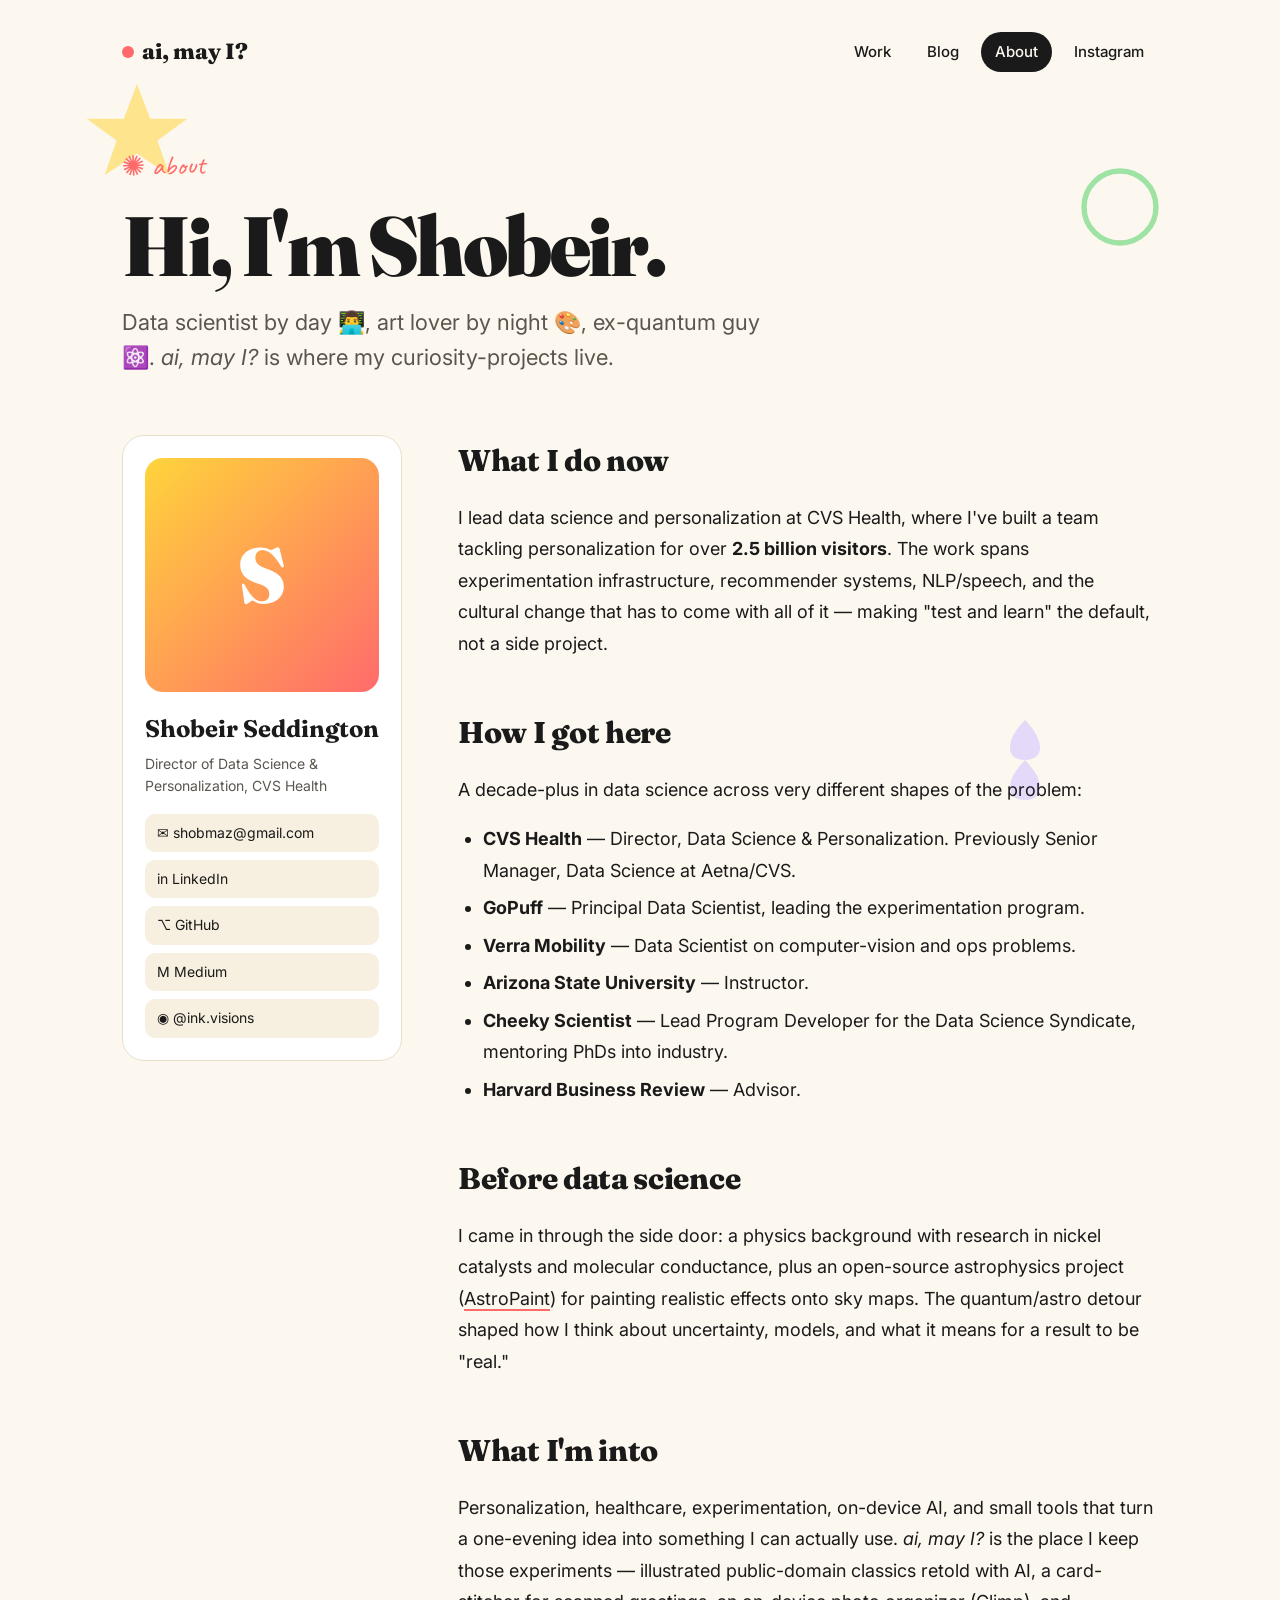
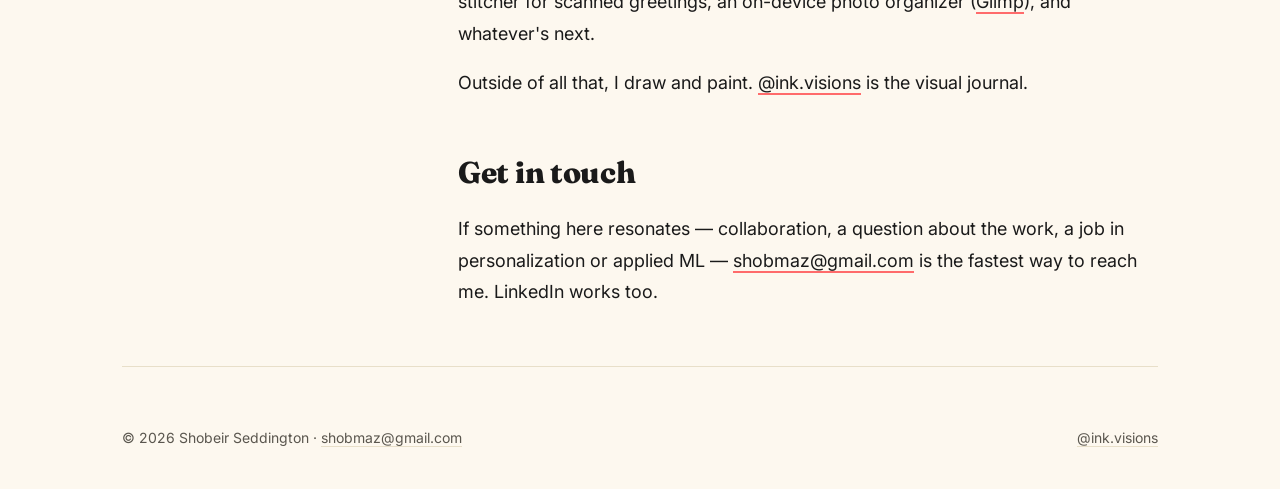
==== about/index.html @ 59b06623 "add Glimp app page, About page, and Blog with comments + X share - /glimp/: Mac-only on-device VLM p" ====
<!DOCTYPE html>
<html lang="en">
<head>
<meta charset="utf-8">
<meta name="viewport" content="width=device-width, initial-scale=1">
<title>About — Shobeir Seddington · ai, may I?</title>
<meta name="description" content="Director of Data Science and Personalization at CVS Health. Data scientist by day, art lover by night, ex-quantum guy.">
<meta property="og:title" content="About — Shobeir Seddington">
<meta property="og:description" content="Data scientist by day, art lover by night, ex-quantum guy.">
<meta property="og:type" content="profile">
<meta property="og:url" content="https://ai-may-i.com/about/">
<link rel="preconnect" href="https://fonts.googleapis.com">
<link rel="preconnect" href="https://fonts.gstatic.com" crossorigin>
<link href="https://fonts.googleapis.com/css2?family=Inter:wght@400;500;600&family=Fraunces:opsz,wght@9..144,400;9..144,600;9..144,800;9..144,900&family=Caveat:wght@500;700&display=swap" rel="stylesheet">
<link rel="stylesheet" href="/assets/site.css">
<script defer src="https://static.cloudflareinsights.com/beacon.min.js" data-cf-beacon='{"token": ""}'></script>
</head>
<body>

<div class="bg-shapes" aria-hidden="true">
    <svg class="shape s1" viewBox="0 0 100 100"><path d="M50 10 L61 39 L92 39 L67 57 L77 86 L50 68 L23 86 L33 57 L8 39 L39 39 Z" fill="#ffd43b"/></svg>
    <svg class="shape s2" viewBox="0 0 100 100"><circle cx="50" cy="50" r="40" fill="none" stroke="#51cf66" stroke-width="6"/></svg>
    <svg class="shape s3" viewBox="0 0 120 80"><path d="M10 40 Q 30 10, 60 40 T 110 40" stroke="#74c0fc" stroke-width="8" fill="none" stroke-linecap="round"/></svg>
    <svg class="shape s4" viewBox="0 0 100 100"><path d="M50 10 C 70 30, 70 50, 50 50 C 30 50, 30 30, 50 10 Z M50 50 C 70 70, 70 90, 50 90 C 30 90, 30 70, 50 50 Z" fill="#d0bfff"/></svg>
</div>

<div class="container">
    <header>
        <a href="/" class="logo"><span class="logo-dot"></span> ai, may I?</a>
        <nav>
            <a href="/">Work</a>
            <a href="/blog/">Blog</a>
            <a href="/about/" class="active">About</a>
            <a href="https://www.instagram.com/ink.visions/" target="_blank" rel="noopener">Instagram</a>
        </nav>
    </header>

    <section class="page-hero">
        <span class="section-label">✺ about</span>
        <h1>Hi, I'm Shobeir.</h1>
        <p class="lead">Data scientist by day 👨‍💻, art lover by night 🎨, ex-quantum guy ⚛️. <em>ai, may I?</em> is where my curiosity-projects live.</p>
    </section>

    <div class="about-grid">
        <aside class="about-card">
            <div class="avatar">S</div>
            <h2>Shobeir Seddington</h2>
            <div class="role">Director of Data Science &amp; Personalization, CVS Health</div>
            <div class="links">
                <a href="mailto:shobmaz@gmail.com">✉ shobmaz@gmail.com</a>
                <a href="https://www.linkedin.com/in/shobeirS/" target="_blank" rel="noopener">in LinkedIn</a>
                <a href="https://github.com/S-KSM" target="_blank" rel="noopener">⌥ GitHub</a>
                <a href="https://medium.com/@shobeir" target="_blank" rel="noopener">M Medium</a>
                <a href="https://www.instagram.com/ink.visions/" target="_blank" rel="noopener">◉ @ink.visions</a>
            </div>
        </aside>

        <div class="prose" style="margin: 0;">
            <h2 style="margin-top: 0;">What I do now</h2>
            <p>I lead data science and personalization at CVS Health, where I've built a team tackling personalization for over <strong>2.5 billion visitors</strong>. The work spans experimentation infrastructure, recommender systems, NLP/speech, and the cultural change that has to come with all of it — making "test and learn" the default, not a side project.</p>

            <h2>How I got here</h2>
            <p>A decade-plus in data science across very different shapes of the problem:</p>
            <ul>
                <li><strong>CVS Health</strong> — Director, Data Science &amp; Personalization. Previously Senior Manager, Data Science at Aetna/CVS.</li>
                <li><strong>GoPuff</strong> — Principal Data Scientist, leading the experimentation program.</li>
                <li><strong>Verra Mobility</strong> — Data Scientist on computer-vision and ops problems.</li>
                <li><strong>Arizona State University</strong> — Instructor.</li>
                <li><strong>Cheeky Scientist</strong> — Lead Program Developer for the Data Science Syndicate, mentoring PhDs into industry.</li>
                <li><strong>Harvard Business Review</strong> — Advisor.</li>
            </ul>

            <h2>Before data science</h2>
            <p>I came in through the side door: a physics background with research in nickel catalysts and molecular conductance, plus an open-source astrophysics project (<a href="https://github.com/syasini/AstroPaint" target="_blank" rel="noopener">AstroPaint</a>) for painting realistic effects onto sky maps. The quantum/astro detour shaped how I think about uncertainty, models, and what it means for a result to be "real."</p>

            <h2>What I'm into</h2>
            <p>Personalization, healthcare, experimentation, on-device AI, and small tools that turn a one-evening idea into something I can actually use. <em>ai, may I?</em> is the place I keep those experiments — illustrated public-domain classics retold with AI, a card-stitcher for scanned greetings, an on-device photo organizer (<a href="/glimp/">Glimp</a>), and whatever's next.</p>

            <p>Outside of all that, I draw and paint. <a href="https://www.instagram.com/ink.visions/" target="_blank" rel="noopener">@ink.visions</a> is the visual journal.</p>

            <h2>Get in touch</h2>
            <p>If something here resonates — collaboration, a question about the work, a job in personalization or applied ML — <a href="mailto:shobmaz@gmail.com">shobmaz@gmail.com</a> is the fastest way to reach me. LinkedIn works too.</p>
        </div>
    </div>

    <footer>
        <div>© 2026 Shobeir Seddington · <a href="mailto:shobmaz@gmail.com">shobmaz@gmail.com</a></div>
        <div><a href="https://www.instagram.com/ink.visions/" target="_blank" rel="noopener">@ink.visions</a></div>
    </footer>
</div>

</body>
</html>
---- assets/site.css ----
/* ai, may I? — shared site styles */
* { box-sizing: border-box; margin: 0; padding: 0; }
html { scroll-behavior: smooth; }
a { color: inherit; text-decoration: none; }
img, svg { display: block; max-width: 100%; }

:root {
    --bg: #fdf8ef;
    --bg-alt: #f7efdf;
    --ink: #1a1a1a;
    --ink-soft: #5a564e;
    --muted: #8a8578;
    --coral: #ff6b6b;
    --citrus: #ffd43b;
    --mint: #51cf66;
    --sky: #74c0fc;
    --lilac: #d0bfff;
    --border: #e8dfc9;
    --card: #ffffff;
}

body {
    background: var(--bg);
    color: var(--ink);
    font-family: 'Inter', -apple-system, sans-serif;
    font-size: 17px;
    line-height: 1.6;
    overflow-x: hidden;
    min-height: 100vh;
    position: relative;
}

.bg-shapes { position: fixed; inset: 0; z-index: 0; pointer-events: none; overflow: hidden; }
.shape { position: absolute; opacity: 0.55; animation: float 18s ease-in-out infinite; }
.shape.s1 { top: 8%; left: 6%; width: 120px; animation-delay: 0s; }
.shape.s2 { top: 18%; right: 9%; width: 90px; animation-delay: -4s; }
.shape.s3 { bottom: 22%; left: 12%; width: 150px; animation-delay: -8s; }
.shape.s4 { bottom: 10%; right: 16%; width: 100px; animation-delay: -12s; }
.shape.s5 { top: 55%; left: 48%; width: 70px; animation-delay: -6s; opacity: 0.35; }

@keyframes float {
    0%, 100% { transform: translate(0, 0) rotate(0deg); }
    25% { transform: translate(12px, -18px) rotate(4deg); }
    50% { transform: translate(-8px, 14px) rotate(-3deg); }
    75% { transform: translate(16px, 6px) rotate(5deg); }
}

.container { max-width: 1100px; margin: 0 auto; padding: 0 32px; position: relative; z-index: 1; }

header { padding: 32px 0; display: flex; justify-content: space-between; align-items: center; }
.logo {
    font-family: 'Fraunces', serif;
    font-weight: 800;
    font-size: 22px;
    letter-spacing: -0.01em;
    display: flex;
    align-items: center;
    gap: 8px;
}
.logo-dot { width: 12px; height: 12px; background: var(--coral); border-radius: 50%; display: inline-block; animation: pulse 2.4s ease-in-out infinite; }
@keyframes pulse {
    0%, 100% { transform: scale(1); background: var(--coral); }
    33% { transform: scale(1.15); background: var(--citrus); }
    66% { transform: scale(0.92); background: var(--mint); }
}

nav { display: flex; gap: 8px; align-items: center; font-size: 15px; font-weight: 500; flex-wrap: wrap; }
nav a { padding: 8px 14px; border-radius: 999px; transition: background 0.2s, color 0.2s; display: inline-flex; align-items: center; gap: 6px; }
nav a:hover, nav a.active { background: var(--ink); color: var(--bg); }
nav .soon { color: var(--muted); font-size: 13px; padding: 8px 12px; border: 1px dashed var(--border); border-radius: 999px; }

.section-label {
    font-family: 'Caveat', cursive;
    font-size: 28px;
    color: var(--coral);
    margin-bottom: 16px;
    display: inline-block;
    transform: rotate(-2deg);
}

footer {
    padding: 60px 0 40px;
    border-top: 1px solid var(--border);
    margin-top: 40px;
    font-size: 14px;
    color: var(--ink-soft);
    display: flex;
    justify-content: space-between;
    flex-wrap: wrap;
    gap: 16px;
}
footer a { border-bottom: 1px solid var(--border); transition: border-color 0.2s; }
footer a:hover { border-color: var(--ink); }

/* Page hero */
.page-hero { padding: 40px 0 32px; }
.page-hero h1 {
    font-family: 'Fraunces', serif;
    font-weight: 900;
    font-size: clamp(40px, 7vw, 84px);
    line-height: 0.98;
    letter-spacing: -0.03em;
    margin-bottom: 18px;
}
.page-hero .lead { font-size: clamp(18px, 2vw, 22px); color: var(--ink-soft); max-width: 640px; }

/* Buttons */
.btn {
    display: inline-flex; align-items: center; gap: 8px;
    padding: 14px 22px;
    border-radius: 999px;
    background: var(--ink); color: var(--bg);
    font-weight: 600; font-size: 16px;
    border: none; cursor: pointer;
    transition: transform 0.2s, box-shadow 0.2s;
}
.btn:hover { transform: translateY(-2px); box-shadow: 0 14px 30px -12px rgba(26,26,26,0.35); }
.btn.btn-soft { background: var(--card); color: var(--ink); border: 1px solid var(--border); }
.btn.btn-soft:hover { border-color: var(--ink); }

/* Prose for blog posts */
.prose { max-width: 720px; margin: 0 auto; font-size: 18px; line-height: 1.75; color: var(--ink); }
.prose h1 { font-family: 'Fraunces', serif; font-weight: 900; font-size: clamp(36px, 5vw, 56px); line-height: 1.05; letter-spacing: -0.02em; margin: 0 0 20px; }
.prose h2 { font-family: 'Fraunces', serif; font-weight: 800; font-size: 30px; letter-spacing: -0.01em; margin: 48px 0 14px; }
.prose h3 { font-family: 'Fraunces', serif; font-weight: 700; font-size: 22px; margin: 32px 0 10px; }
.prose p { margin: 0 0 18px; }
.prose ul, .prose ol { margin: 0 0 18px 1.4em; }
.prose li { margin-bottom: 6px; }
.prose blockquote { border-left: 3px solid var(--coral); padding: 4px 0 4px 18px; color: var(--ink-soft); margin: 18px 0; font-style: italic; }
.prose code { font-family: 'SF Mono', ui-monospace, Menlo, monospace; font-size: 0.92em; background: var(--bg-alt); padding: 2px 6px; border-radius: 6px; }
.prose pre { background: #1a1a1a; color: #f7efdf; padding: 18px 20px; border-radius: 14px; overflow-x: auto; margin: 22px 0; font-size: 14px; line-height: 1.55; }
.prose pre code { background: transparent; padding: 0; color: inherit; font-size: inherit; }
.prose a { color: var(--ink); border-bottom: 2px solid var(--coral); }
.prose a:hover { background: var(--citrus); }
.prose table { width: 100%; border-collapse: collapse; margin: 22px 0; font-size: 15px; }
.prose th, .prose td { padding: 10px 12px; text-align: left; border-bottom: 1px solid var(--border); }
.prose th { font-weight: 700; background: var(--bg-alt); }
.prose img { border-radius: 14px; margin: 22px 0; }
.prose hr { border: 0; border-top: 1px solid var(--border); margin: 32px 0; }

/* Post meta + actions */
.post-meta { color: var(--muted); font-size: 14px; margin-bottom: 28px; display: flex; gap: 12px; flex-wrap: wrap; align-items: center; }
.post-meta .dot { width: 4px; height: 4px; border-radius: 50%; background: var(--muted); display: inline-block; }
.post-actions { display: flex; gap: 12px; align-items: center; margin: 36px 0; padding: 24px 0; border-top: 1px solid var(--border); border-bottom: 1px solid var(--border); flex-wrap: wrap; }
.post-actions .label { font-family: 'Caveat', cursive; color: var(--coral); font-size: 22px; margin-right: 8px; }
.share-x {
    display: inline-flex; align-items: center; gap: 8px;
    padding: 10px 18px; border-radius: 999px;
    background: #1a1a1a; color: #fff;
    font-weight: 600; font-size: 14px;
    transition: transform 0.2s;
}
.share-x:hover { transform: translateY(-2px); }

/* Blog index list */
.post-list { margin-top: 32px; display: grid; gap: 18px; }
.post-row {
    background: var(--card); border: 1px solid var(--border); border-radius: 20px;
    padding: 28px 30px; transition: border-color 0.2s, transform 0.2s, box-shadow 0.2s;
    display: block;
}
.post-row:hover { border-color: var(--ink); transform: translateY(-3px); box-shadow: 0 18px 40px -18px rgba(26,26,26,0.18); }
.post-row h3 { font-family: 'Fraunces', serif; font-weight: 800; font-size: 26px; line-height: 1.2; letter-spacing: -0.01em; margin-bottom: 8px; }
.post-row p { color: var(--ink-soft); font-size: 16px; margin-bottom: 10px; }
.post-row .meta { color: var(--muted); font-size: 13px; }

/* About */
.about-grid { display: grid; grid-template-columns: 1fr; gap: 40px; margin-top: 28px; }
@media (min-width: 800px) { .about-grid { grid-template-columns: 280px 1fr; gap: 56px; } }
.about-card { background: var(--card); border: 1px solid var(--border); border-radius: 22px; padding: 22px; position: sticky; top: 24px; align-self: start; }
.about-card .avatar { width: 100%; aspect-ratio: 1; border-radius: 18px; background: linear-gradient(135deg, var(--citrus), var(--coral)); display: flex; align-items: center; justify-content: center; font-family: 'Fraunces', serif; font-weight: 900; font-size: 78px; color: #fff; margin-bottom: 18px; }
.about-card h2 { font-family: 'Fraunces', serif; font-size: 24px; margin-bottom: 4px; }
.about-card .role { color: var(--ink-soft); font-size: 14px; margin-bottom: 16px; }
.about-card .links { display: flex; flex-direction: column; gap: 8px; font-size: 14px; }
.about-card .links a { padding: 8px 12px; border-radius: 10px; background: var(--bg-alt); display: flex; align-items: center; gap: 8px; transition: background 0.2s; }
.about-card .links a:hover { background: var(--ink); color: var(--bg); }

/* Glimp landing */
.app-hero { display: grid; grid-template-columns: 1fr; gap: 36px; align-items: center; padding: 40px 0 60px; }
@media (min-width: 800px) { .app-hero { grid-template-columns: 200px 1fr; } }
.app-hero .icon-block img { width: 200px; height: 200px; border-radius: 44px; box-shadow: 0 30px 60px -25px rgba(26,26,26,0.35); }
.app-hero h1 { font-family: 'Fraunces', serif; font-weight: 900; font-size: clamp(40px, 7vw, 78px); line-height: 0.98; letter-spacing: -0.03em; margin-bottom: 14px; }
.app-hero .tagline { font-size: 22px; color: var(--ink-soft); margin-bottom: 22px; max-width: 560px; }
.app-hero .pills { display: flex; gap: 8px; flex-wrap: wrap; margin-bottom: 24px; }
.pill { font-size: 13px; padding: 6px 12px; border-radius: 999px; background: var(--bg-alt); color: var(--ink-soft); border: 1px solid var(--border); }
.app-hero .actions { display: flex; gap: 12px; flex-wrap: wrap; }

.feature-grid { display: grid; grid-template-columns: repeat(auto-fit, minmax(260px, 1fr)); gap: 20px; margin-top: 24px; }
.feature {
    background: var(--card); border: 1px solid var(--border); border-radius: 20px; padding: 26px;
}
.feature .ico { width: 38px; height: 38px; border-radius: 10px; background: var(--citrus); display: flex; align-items: center; justify-content: center; font-size: 20px; margin-bottom: 12px; }
.feature h3 { font-family: 'Fraunces', serif; font-size: 20px; margin-bottom: 6px; }
.feature p { color: var(--ink-soft); font-size: 15px; line-height: 1.55; }

.install-steps { background: var(--card); border: 1px solid var(--border); border-radius: 20px; padding: 28px 32px; margin-top: 24px; }
.install-steps ol { margin-left: 20px; }
.install-steps li { margin-bottom: 10px; color: var(--ink-soft); }
.install-steps code { background: var(--bg-alt); padding: 2px 8px; border-radius: 6px; font-family: 'SF Mono', ui-monospace, monospace; font-size: 14px; }

@media (max-width: 640px) {
    .container { padding: 0 20px; }
    header { padding: 20px 0; flex-wrap: wrap; gap: 12px; }
    nav { gap: 4px; font-size: 14px; }
    nav a { padding: 6px 10px; }
    .shape { opacity: 0.35; }
    .about-card { position: static; }
}

@media (prefers-reduced-motion: reduce) {
    .shape, .logo-dot { animation: none; }
}
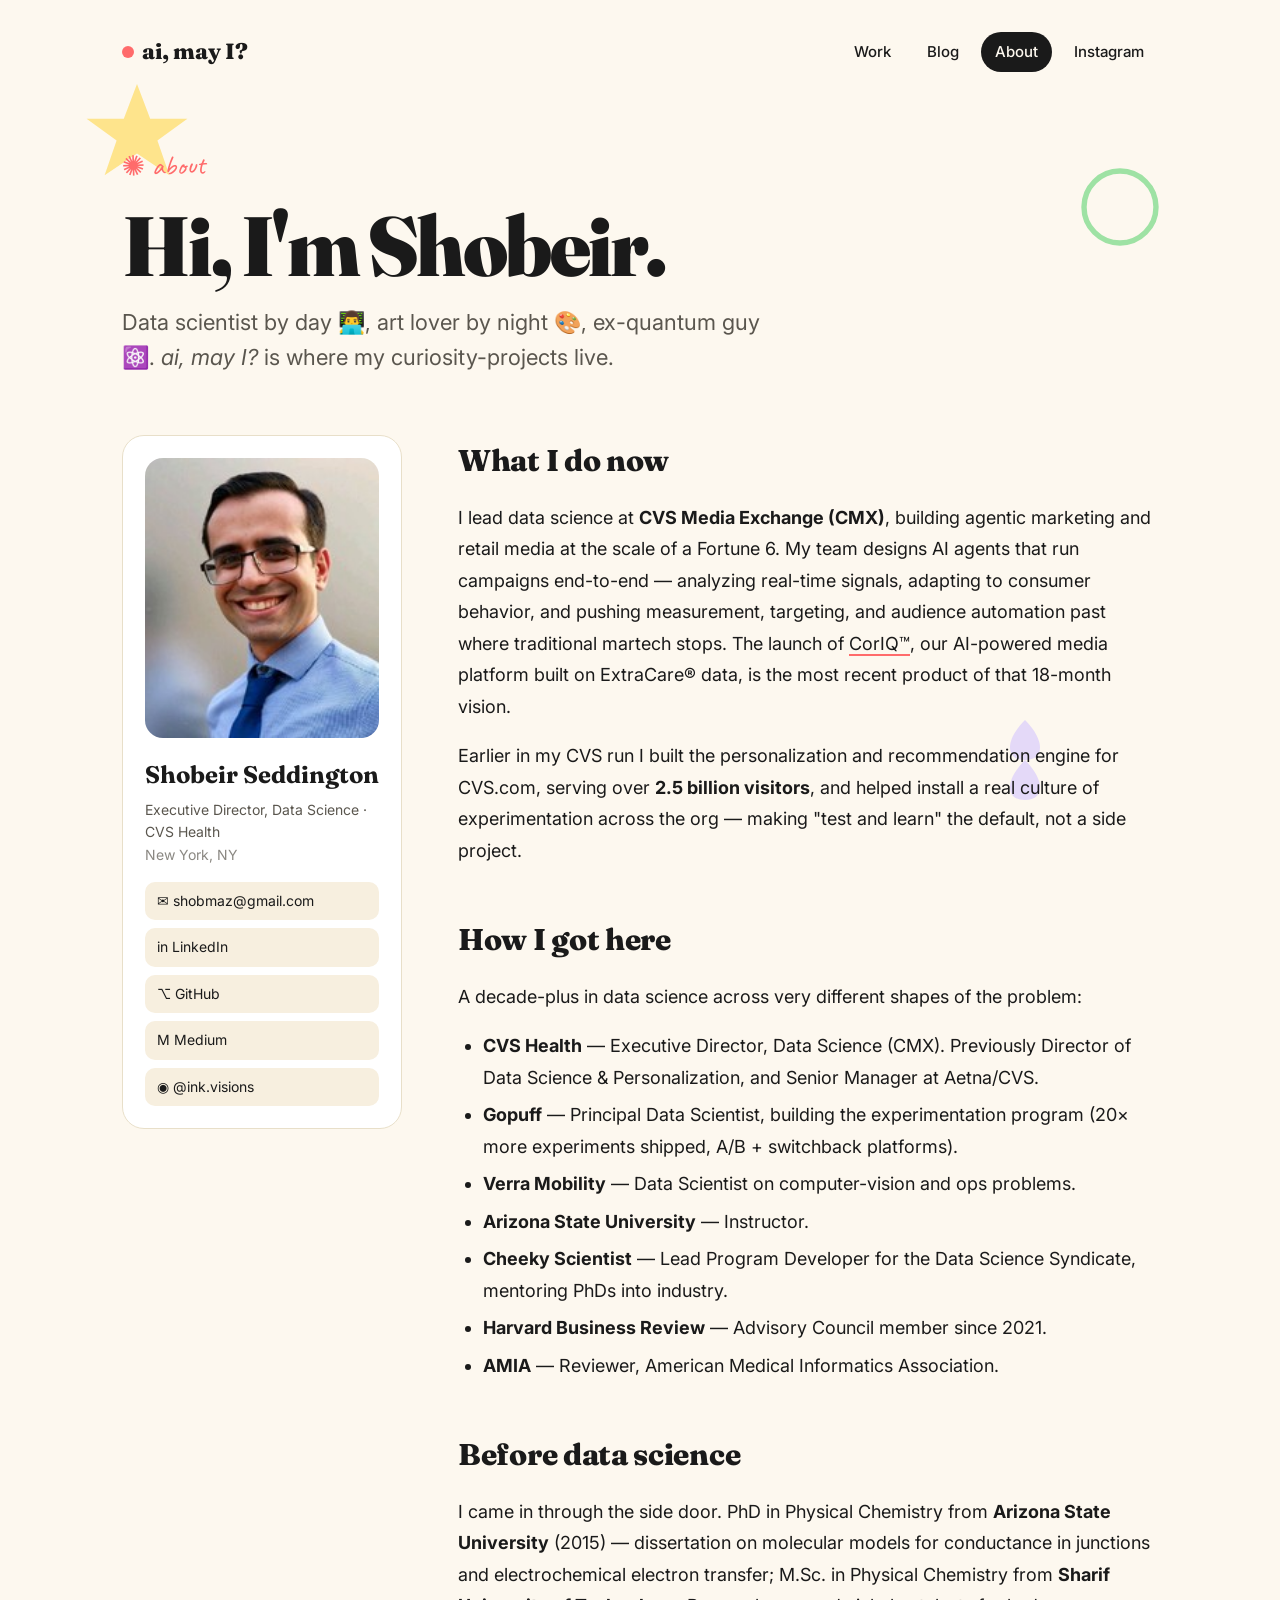
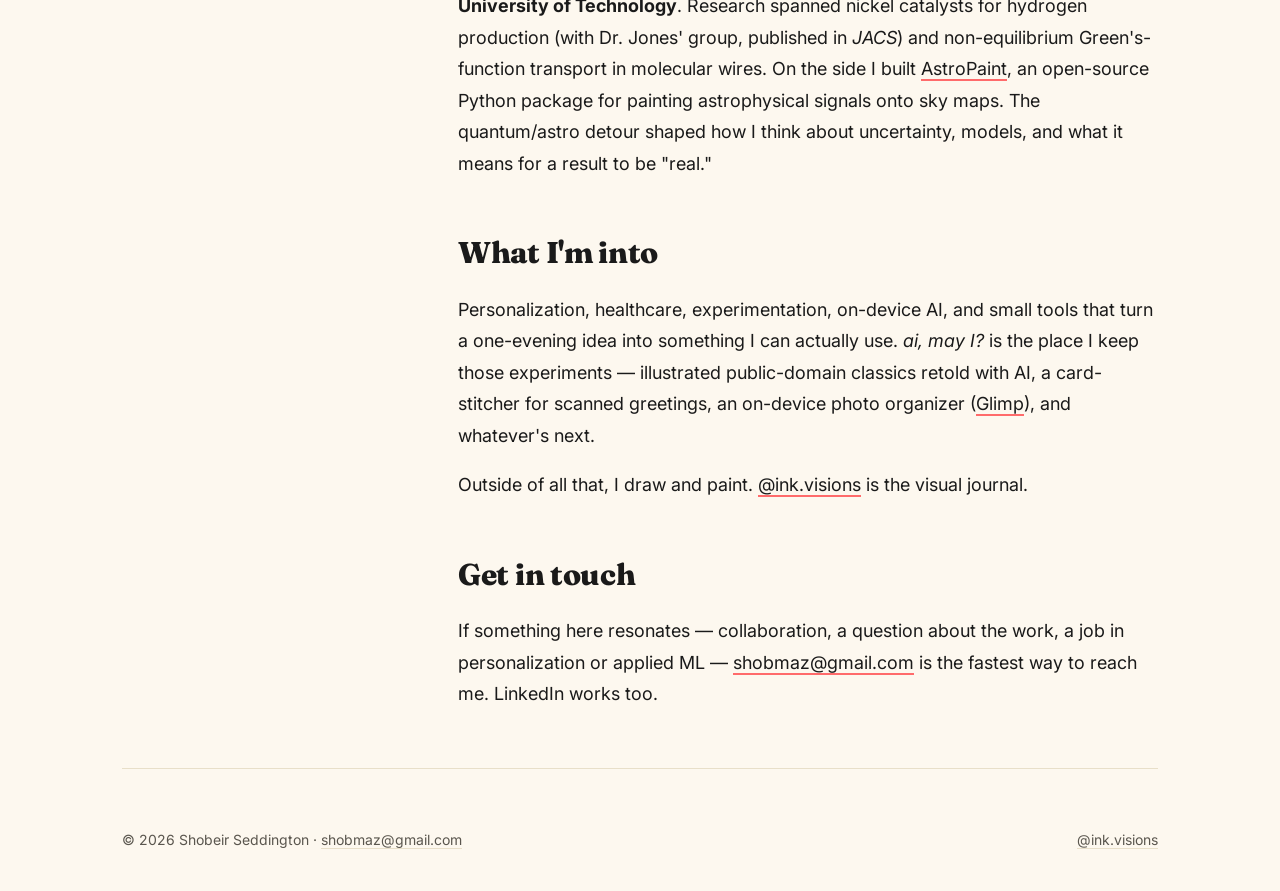
==== commit 73c0bfe2: "update about page with current role + photo Bumped title to Executive Director of Data Science (CMX)" ====
--- a/about/index.html
+++ b/about/index.html
@@ -4,16 +4,17 @@
 <meta charset="utf-8">
 <meta name="viewport" content="width=device-width, initial-scale=1">
 <title>About — Shobeir Seddington · ai, may I?</title>
-<meta name="description" content="Director of Data Science and Personalization at CVS Health. Data scientist by day, art lover by night, ex-quantum guy.">
+<meta name="description" content="Executive Director of Data Science at CVS Health, building agentic marketing and retail media. Data scientist by day, art lover by night, ex-quantum guy.">
 <meta property="og:title" content="About — Shobeir Seddington">
-<meta property="og:description" content="Data scientist by day, art lover by night, ex-quantum guy.">
+<meta property="og:description" content="Executive Director, Data Science at CVS Health. Building agentic marketing and retail media at fortune-6 scale.">
 <meta property="og:type" content="profile">
 <meta property="og:url" content="https://ai-may-i.com/about/">
+<meta property="og:image" content="https://ai-may-i.com/assets/shobeir.jpg">
 <link rel="preconnect" href="https://fonts.googleapis.com">
 <link rel="preconnect" href="https://fonts.gstatic.com" crossorigin>
 <link href="https://fonts.googleapis.com/css2?family=Inter:wght@400;500;600&family=Fraunces:opsz,wght@9..144,400;9..144,600;9..144,800;9..144,900&family=Caveat:wght@500;700&display=swap" rel="stylesheet">
 <link rel="stylesheet" href="/assets/site.css">
-<script defer src="https://static.cloudflareinsights.com/beacon.min.js" data-cf-beacon='{"token": ""}'></script>
+<script defer src="https://static.cloudflareinsights.com/beacon.min.js" data-cf-beacon='{"token": "22ce75db169a4525ae1cbe0d381c1fa5"}'></script>
 </head>
 <body>
 
@@ -43,9 +44,9 @@
 
     <div class="about-grid">
         <aside class="about-card">
-            <div class="avatar">S</div>
+            <img class="avatar" src="/assets/shobeir.jpg" alt="Shobeir Seddington" width="280" height="280">
             <h2>Shobeir Seddington</h2>
-            <div class="role">Director of Data Science &amp; Personalization, CVS Health</div>
+            <div class="role">Executive Director, Data Science · CVS Health<br><span style="opacity:0.7">New York, NY</span></div>
             <div class="links">
                 <a href="mailto:shobmaz@gmail.com">✉ shobmaz@gmail.com</a>
                 <a href="https://www.linkedin.com/in/shobeirS/" target="_blank" rel="noopener">in LinkedIn</a>
@@ -57,21 +58,24 @@
 
         <div class="prose" style="margin: 0;">
             <h2 style="margin-top: 0;">What I do now</h2>
-            <p>I lead data science and personalization at CVS Health, where I've built a team tackling personalization for over <strong>2.5 billion visitors</strong>. The work spans experimentation infrastructure, recommender systems, NLP/speech, and the cultural change that has to come with all of it — making "test and learn" the default, not a side project.</p>
+            <p>I lead data science at <strong>CVS Media Exchange (CMX)</strong>, building agentic marketing and retail media at the scale of a Fortune 6. My team designs AI agents that run campaigns end-to-end — analyzing real-time signals, adapting to consumer behavior, and pushing measurement, targeting, and audience automation past where traditional martech stops. The launch of <a href="https://www.cvsmediaexchange.com/" target="_blank" rel="noopener">CorIQ™</a>, our AI-powered media platform built on ExtraCare® data, is the most recent product of that 18-month vision.</p>
+
+            <p>Earlier in my CVS run I built the personalization and recommendation engine for CVS.com, serving over <strong>2.5 billion visitors</strong>, and helped install a real culture of experimentation across the org — making "test and learn" the default, not a side project.</p>
 
             <h2>How I got here</h2>
             <p>A decade-plus in data science across very different shapes of the problem:</p>
             <ul>
-                <li><strong>CVS Health</strong> — Director, Data Science &amp; Personalization. Previously Senior Manager, Data Science at Aetna/CVS.</li>
-                <li><strong>GoPuff</strong> — Principal Data Scientist, leading the experimentation program.</li>
+                <li><strong>CVS Health</strong> — Executive Director, Data Science (CMX). Previously Director of Data Science &amp; Personalization, and Senior Manager at Aetna/CVS.</li>
+                <li><strong>Gopuff</strong> — Principal Data Scientist, building the experimentation program (20× more experiments shipped, A/B + switchback platforms).</li>
                 <li><strong>Verra Mobility</strong> — Data Scientist on computer-vision and ops problems.</li>
                 <li><strong>Arizona State University</strong> — Instructor.</li>
                 <li><strong>Cheeky Scientist</strong> — Lead Program Developer for the Data Science Syndicate, mentoring PhDs into industry.</li>
-                <li><strong>Harvard Business Review</strong> — Advisor.</li>
+                <li><strong>Harvard Business Review</strong> — Advisory Council member since 2021.</li>
+                <li><strong>AMIA</strong> — Reviewer, American Medical Informatics Association.</li>
             </ul>
 
             <h2>Before data science</h2>
-            <p>I came in through the side door: a physics background with research in nickel catalysts and molecular conductance, plus an open-source astrophysics project (<a href="https://github.com/syasini/AstroPaint" target="_blank" rel="noopener">AstroPaint</a>) for painting realistic effects onto sky maps. The quantum/astro detour shaped how I think about uncertainty, models, and what it means for a result to be "real."</p>
+            <p>I came in through the side door. PhD in Physical Chemistry from <strong>Arizona State University</strong> (2015) — dissertation on molecular models for conductance in junctions and electrochemical electron transfer; M.Sc. in Physical Chemistry from <strong>Sharif University of Technology</strong>. Research spanned nickel catalysts for hydrogen production (with Dr. Jones' group, published in <em>JACS</em>) and non-equilibrium Green's-function transport in molecular wires. On the side I built <a href="https://github.com/syasini/AstroPaint" target="_blank" rel="noopener">AstroPaint</a>, an open-source Python package for painting astrophysical signals onto sky maps. The quantum/astro detour shaped how I think about uncertainty, models, and what it means for a result to be "real."</p>
 
             <h2>What I'm into</h2>
             <p>Personalization, healthcare, experimentation, on-device AI, and small tools that turn a one-evening idea into something I can actually use. <em>ai, may I?</em> is the place I keep those experiments — illustrated public-domain classics retold with AI, a card-stitcher for scanned greetings, an on-device photo organizer (<a href="/glimp/">Glimp</a>), and whatever's next.</p>
--- a/assets/site.css
+++ b/assets/site.css
@@ -168,7 +168,7 @@
 .about-grid { display: grid; grid-template-columns: 1fr; gap: 40px; margin-top: 28px; }
 @media (min-width: 800px) { .about-grid { grid-template-columns: 280px 1fr; gap: 56px; } }
 .about-card { background: var(--card); border: 1px solid var(--border); border-radius: 22px; padding: 22px; position: sticky; top: 24px; align-self: start; }
-.about-card .avatar { width: 100%; aspect-ratio: 1; border-radius: 18px; background: linear-gradient(135deg, var(--citrus), var(--coral)); display: flex; align-items: center; justify-content: center; font-family: 'Fraunces', serif; font-weight: 900; font-size: 78px; color: #fff; margin-bottom: 18px; }
+.about-card .avatar { width: 100%; aspect-ratio: 1; border-radius: 18px; background: linear-gradient(135deg, var(--citrus), var(--coral)); display: flex; align-items: center; justify-content: center; font-family: 'Fraunces', serif; font-weight: 900; font-size: 78px; color: #fff; margin-bottom: 18px; object-fit: cover; }
 .about-card h2 { font-family: 'Fraunces', serif; font-size: 24px; margin-bottom: 4px; }
 .about-card .role { color: var(--ink-soft); font-size: 14px; margin-bottom: 16px; }
 .about-card .links { display: flex; flex-direction: column; gap: 8px; font-size: 14px; }
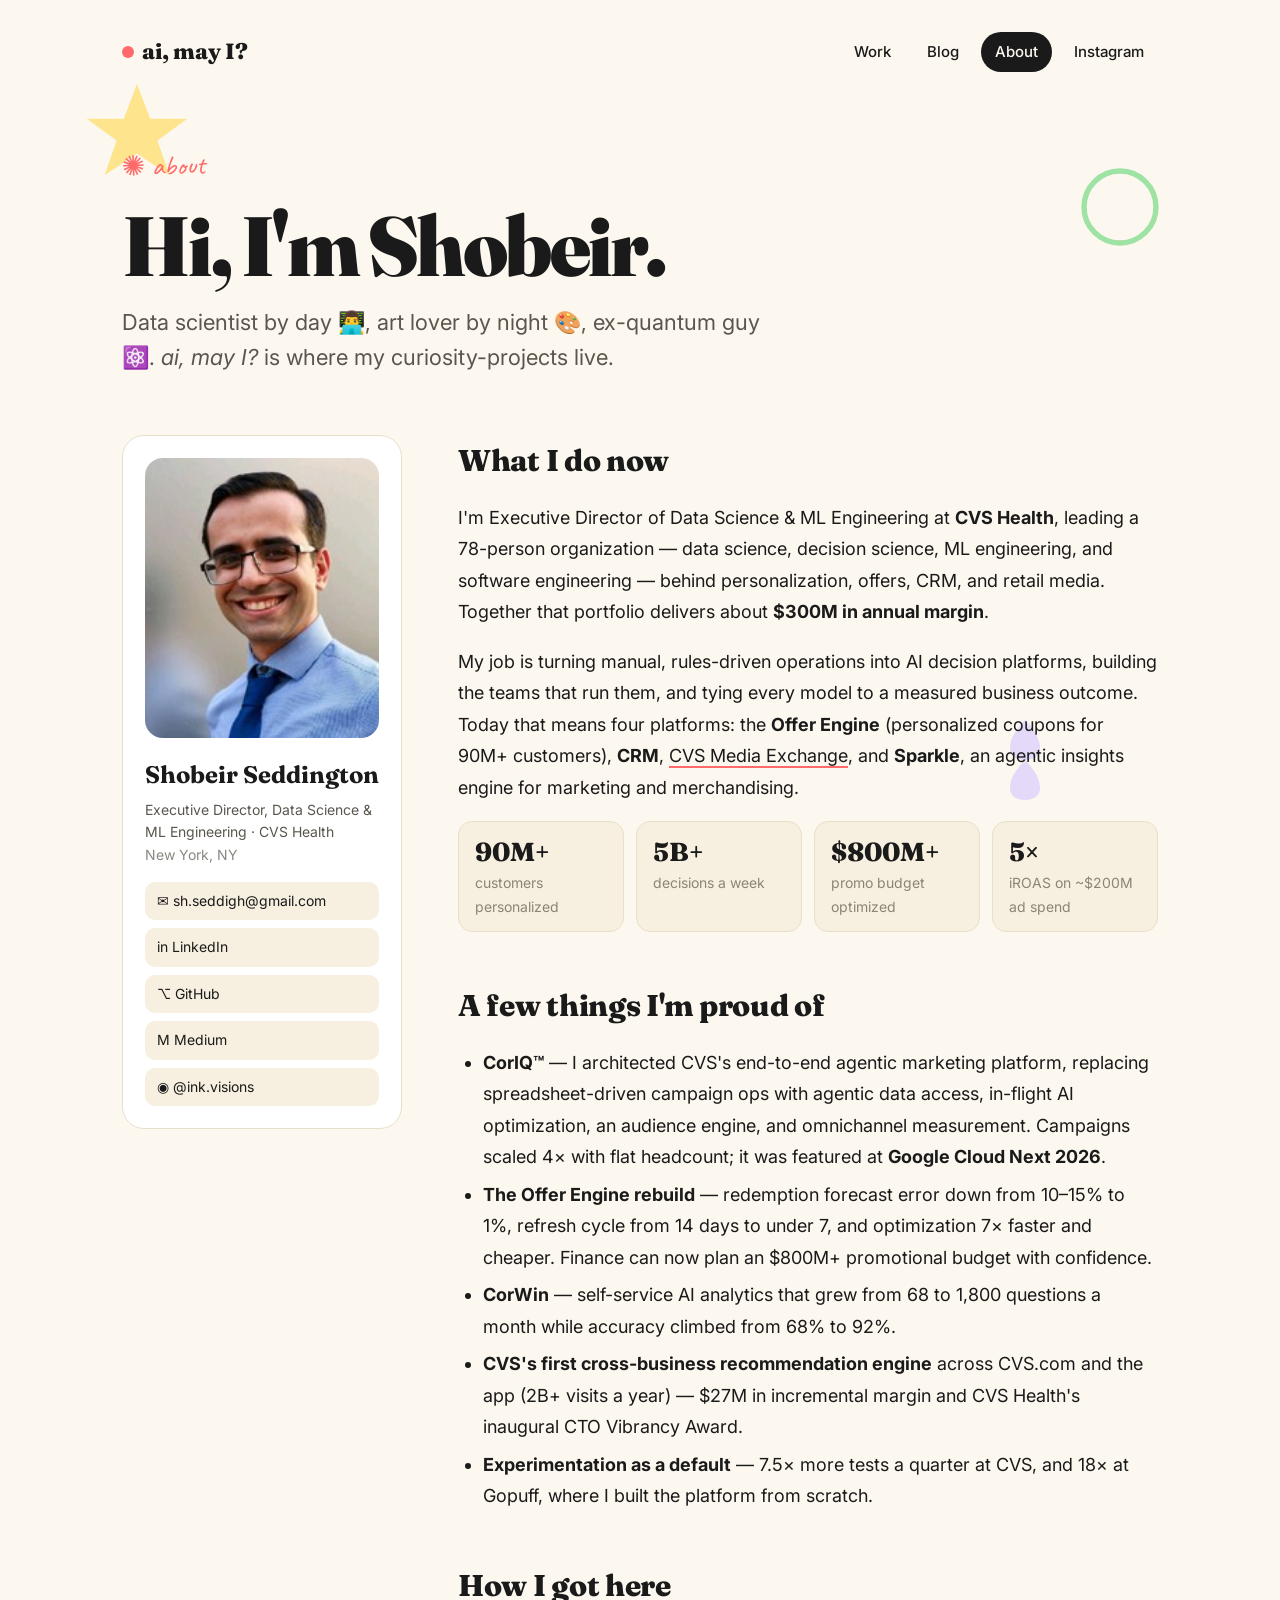
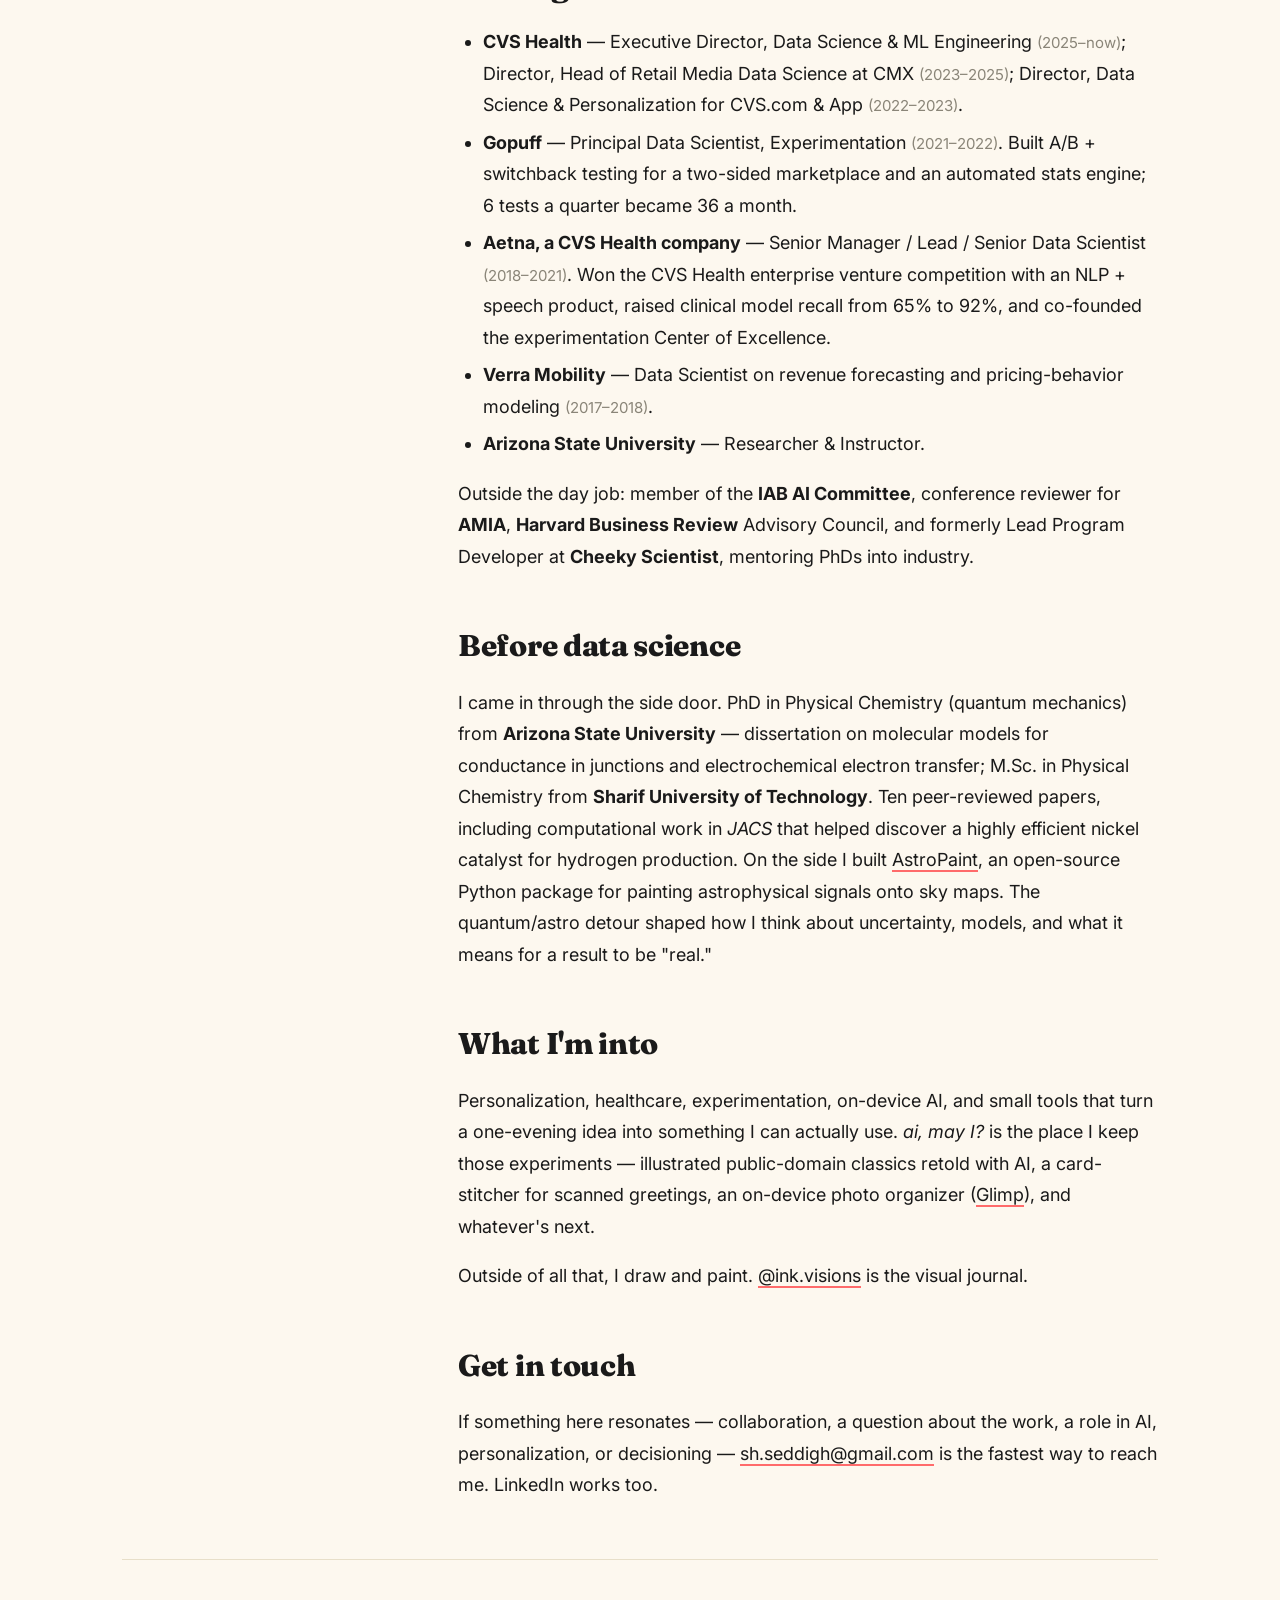
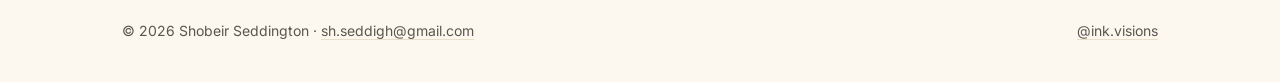
==== commit fcf02879: "about: refresh from current resume Update title to Executive Director, Data Science & ML Engineering" ====
--- a/about/index.html
+++ b/about/index.html
@@ -3,10 +3,11 @@
 <head>
 <meta charset="utf-8">
 <meta name="viewport" content="width=device-width, initial-scale=1">
+<meta name="p:domain_verify" content="4e47933dbd1b9fc2947f3228d4cbd5af"/>
 <title>About — Shobeir Seddington · ai, may I?</title>
-<meta name="description" content="Executive Director of Data Science at CVS Health, building agentic marketing and retail media. Data scientist by day, art lover by night, ex-quantum guy.">
+<meta name="description" content="Executive Director, Data Science &amp; ML Engineering at CVS Health — personalization, offers, CRM, and retail media. Architect of CorIQ. Data scientist by day, art lover by night, ex-quantum guy.">
 <meta property="og:title" content="About — Shobeir Seddington">
-<meta property="og:description" content="Executive Director, Data Science at CVS Health. Building agentic marketing and retail media at fortune-6 scale.">
+<meta property="og:description" content="Executive Director, Data Science &amp; ML Engineering at CVS Health. Personalization, decisioning, and agentic AI at Fortune-6 scale.">
 <meta property="og:type" content="profile">
 <meta property="og:url" content="https://ai-may-i.com/about/">
 <meta property="og:image" content="https://ai-may-i.com/assets/shobeir.jpg">
@@ -15,6 +16,13 @@
 <link href="https://fonts.googleapis.com/css2?family=Inter:wght@400;500;600&family=Fraunces:opsz,wght@9..144,400;9..144,600;9..144,800;9..144,900&family=Caveat:wght@500;700&display=swap" rel="stylesheet">
 <link rel="stylesheet" href="/assets/site.css">
 <script defer src="https://static.cloudflareinsights.com/beacon.min.js" data-cf-beacon='{"token": "22ce75db169a4525ae1cbe0d381c1fa5"}'></script>
+<style>
+.stats { display: grid; grid-template-columns: repeat(auto-fit, minmax(150px, 1fr)); gap: 12px; margin: 8px 0 28px; }
+.stat { background: var(--bg-alt); border: 1px solid var(--border); border-radius: 14px; padding: 14px 16px; line-height: 1.3; }
+.stat b { display: block; font-family: 'Fraunces', serif; font-weight: 800; font-size: 26px; }
+.stat span { font-size: 14px; color: var(--muted); }
+.prose .when { color: var(--muted); font-size: 15px; }
+</style>
 </head>
 <body>
 
@@ -46,9 +54,9 @@
         <aside class="about-card">
             <img class="avatar" src="/assets/shobeir.jpg" alt="Shobeir Seddington" width="280" height="280">
             <h2>Shobeir Seddington</h2>
-            <div class="role">Executive Director, Data Science · CVS Health<br><span style="opacity:0.7">New York, NY</span></div>
+            <div class="role">Executive Director, Data Science &amp; ML Engineering · CVS Health<br><span style="opacity:0.7">New York, NY</span></div>
             <div class="links">
-                <a href="mailto:shobmaz@gmail.com">✉ shobmaz@gmail.com</a>
+                <a href="mailto:sh.seddigh@gmail.com">✉ sh.seddigh@gmail.com</a>
                 <a href="https://www.linkedin.com/in/shobeirS/" target="_blank" rel="noopener">in LinkedIn</a>
                 <a href="https://github.com/S-KSM" target="_blank" rel="noopener">⌥ GitHub</a>
                 <a href="https://medium.com/@shobeir" target="_blank" rel="noopener">M Medium</a>
@@ -58,24 +66,39 @@
 
         <div class="prose" style="margin: 0;">
             <h2 style="margin-top: 0;">What I do now</h2>
-            <p>I lead data science at <strong>CVS Media Exchange (CMX)</strong>, building agentic marketing and retail media at the scale of a Fortune 6. My team designs AI agents that run campaigns end-to-end — analyzing real-time signals, adapting to consumer behavior, and pushing measurement, targeting, and audience automation past where traditional martech stops. The launch of <a href="https://www.cvsmediaexchange.com/" target="_blank" rel="noopener">CorIQ™</a>, our AI-powered media platform built on ExtraCare® data, is the most recent product of that 18-month vision.</p>
+            <p>I'm Executive Director of Data Science &amp; ML Engineering at <strong>CVS Health</strong>, leading a 78-person organization — data science, decision science, ML engineering, and software engineering — behind personalization, offers, CRM, and retail media. Together that portfolio delivers about <strong>$300M in annual margin</strong>.</p>
 
-            <p>Earlier in my CVS run I built the personalization and recommendation engine for CVS.com, serving over <strong>2.5 billion visitors</strong>, and helped install a real culture of experimentation across the org — making "test and learn" the default, not a side project.</p>
+            <p>My job is turning manual, rules-driven operations into AI decision platforms, building the teams that run them, and tying every model to a measured business outcome. Today that means four platforms: the <strong>Offer Engine</strong> (personalized coupons for 90M+ customers), <strong>CRM</strong>, <a href="https://www.cvsmediaexchange.com/" target="_blank" rel="noopener">CVS Media Exchange</a>, and <strong>Sparkle</strong>, an agentic insights engine for marketing and merchandising.</p>
+
+            <div class="stats">
+                <div class="stat"><b>90M+</b><span>customers personalized</span></div>
+                <div class="stat"><b>5B+</b><span>decisions a week</span></div>
+                <div class="stat"><b>$800M+</b><span>promo budget optimized</span></div>
+                <div class="stat"><b>5×</b><span>iROAS on ~$200M ad spend</span></div>
+            </div>
+
+            <h2>A few things I'm proud of</h2>
+            <ul>
+                <li><strong>CorIQ™</strong> — I architected CVS's end-to-end agentic marketing platform, replacing spreadsheet-driven campaign ops with agentic data access, in-flight AI optimization, an audience engine, and omnichannel measurement. Campaigns scaled 4× with flat headcount; it was featured at <strong>Google Cloud Next 2026</strong>.</li>
+                <li><strong>The Offer Engine rebuild</strong> — redemption forecast error down from 10–15% to 1%, refresh cycle from 14 days to under 7, and optimization 7× faster and cheaper. Finance can now plan an $800M+ promotional budget with confidence.</li>
+                <li><strong>CorWin</strong> — self-service AI analytics that grew from 68 to 1,800 questions a month while accuracy climbed from 68% to 92%.</li>
+                <li><strong>CVS's first cross-business recommendation engine</strong> across CVS.com and the app (2B+ visits a year) — $27M in incremental margin and CVS Health's inaugural CTO Vibrancy Award.</li>
+                <li><strong>Experimentation as a default</strong> — 7.5× more tests a quarter at CVS, and 18× at Gopuff, where I built the platform from scratch.</li>
+            </ul>
 
             <h2>How I got here</h2>
-            <p>A decade-plus in data science across very different shapes of the problem:</p>
             <ul>
-                <li><strong>CVS Health</strong> — Executive Director, Data Science (CMX). Previously Director of Data Science &amp; Personalization, and Senior Manager at Aetna/CVS.</li>
-                <li><strong>Gopuff</strong> — Principal Data Scientist, building the experimentation program (20× more experiments shipped, A/B + switchback platforms).</li>
-                <li><strong>Verra Mobility</strong> — Data Scientist on computer-vision and ops problems.</li>
-                <li><strong>Arizona State University</strong> — Instructor.</li>
-                <li><strong>Cheeky Scientist</strong> — Lead Program Developer for the Data Science Syndicate, mentoring PhDs into industry.</li>
-                <li><strong>Harvard Business Review</strong> — Advisory Council member since 2021.</li>
-                <li><strong>AMIA</strong> — Reviewer, American Medical Informatics Association.</li>
+                <li><strong>CVS Health</strong> — Executive Director, Data Science &amp; ML Engineering <span class="when">(2025–now)</span>; Director, Head of Retail Media Data Science at CMX <span class="when">(2023–2025)</span>; Director, Data Science &amp; Personalization for CVS.com &amp; App <span class="when">(2022–2023)</span>.</li>
+                <li><strong>Gopuff</strong> — Principal Data Scientist, Experimentation <span class="when">(2021–2022)</span>. Built A/B + switchback testing for a two-sided marketplace and an automated stats engine; 6 tests a quarter became 36 a month.</li>
+                <li><strong>Aetna, a CVS Health company</strong> — Senior Manager / Lead / Senior Data Scientist <span class="when">(2018–2021)</span>. Won the CVS Health enterprise venture competition with an NLP + speech product, raised clinical model recall from 65% to 92%, and co-founded the experimentation Center of Excellence.</li>
+                <li><strong>Verra Mobility</strong> — Data Scientist on revenue forecasting and pricing-behavior modeling <span class="when">(2017–2018)</span>.</li>
+                <li><strong>Arizona State University</strong> — Researcher &amp; Instructor.</li>
             </ul>
 
+            <p>Outside the day job: member of the <strong>IAB AI Committee</strong>, conference reviewer for <strong>AMIA</strong>, <strong>Harvard Business Review</strong> Advisory Council, and formerly Lead Program Developer at <strong>Cheeky Scientist</strong>, mentoring PhDs into industry.</p>
+
             <h2>Before data science</h2>
-            <p>I came in through the side door. PhD in Physical Chemistry from <strong>Arizona State University</strong> (2015) — dissertation on molecular models for conductance in junctions and electrochemical electron transfer; M.Sc. in Physical Chemistry from <strong>Sharif University of Technology</strong>. Research spanned nickel catalysts for hydrogen production (with Dr. Jones' group, published in <em>JACS</em>) and non-equilibrium Green's-function transport in molecular wires. On the side I built <a href="https://github.com/syasini/AstroPaint" target="_blank" rel="noopener">AstroPaint</a>, an open-source Python package for painting astrophysical signals onto sky maps. The quantum/astro detour shaped how I think about uncertainty, models, and what it means for a result to be "real."</p>
+            <p>I came in through the side door. PhD in Physical Chemistry (quantum mechanics) from <strong>Arizona State University</strong> — dissertation on molecular models for conductance in junctions and electrochemical electron transfer; M.Sc. in Physical Chemistry from <strong>Sharif University of Technology</strong>. Ten peer-reviewed papers, including computational work in <em>JACS</em> that helped discover a highly efficient nickel catalyst for hydrogen production. On the side I built <a href="https://github.com/syasini/AstroPaint" target="_blank" rel="noopener">AstroPaint</a>, an open-source Python package for painting astrophysical signals onto sky maps. The quantum/astro detour shaped how I think about uncertainty, models, and what it means for a result to be "real."</p>
 
             <h2>What I'm into</h2>
             <p>Personalization, healthcare, experimentation, on-device AI, and small tools that turn a one-evening idea into something I can actually use. <em>ai, may I?</em> is the place I keep those experiments — illustrated public-domain classics retold with AI, a card-stitcher for scanned greetings, an on-device photo organizer (<a href="/glimp/">Glimp</a>), and whatever's next.</p>
@@ -83,12 +106,12 @@
             <p>Outside of all that, I draw and paint. <a href="https://www.instagram.com/ink.visions/" target="_blank" rel="noopener">@ink.visions</a> is the visual journal.</p>
 
             <h2>Get in touch</h2>
-            <p>If something here resonates — collaboration, a question about the work, a job in personalization or applied ML — <a href="mailto:shobmaz@gmail.com">shobmaz@gmail.com</a> is the fastest way to reach me. LinkedIn works too.</p>
+            <p>If something here resonates — collaboration, a question about the work, a role in AI, personalization, or decisioning — <a href="mailto:sh.seddigh@gmail.com">sh.seddigh@gmail.com</a> is the fastest way to reach me. LinkedIn works too.</p>
         </div>
     </div>
 
     <footer>
-        <div>© 2026 Shobeir Seddington · <a href="mailto:shobmaz@gmail.com">shobmaz@gmail.com</a></div>
+        <div>© 2026 Shobeir Seddington · <a href="mailto:sh.seddigh@gmail.com">sh.seddigh@gmail.com</a></div>
         <div><a href="https://www.instagram.com/ink.visions/" target="_blank" rel="noopener">@ink.visions</a></div>
     </footer>
 </div>
